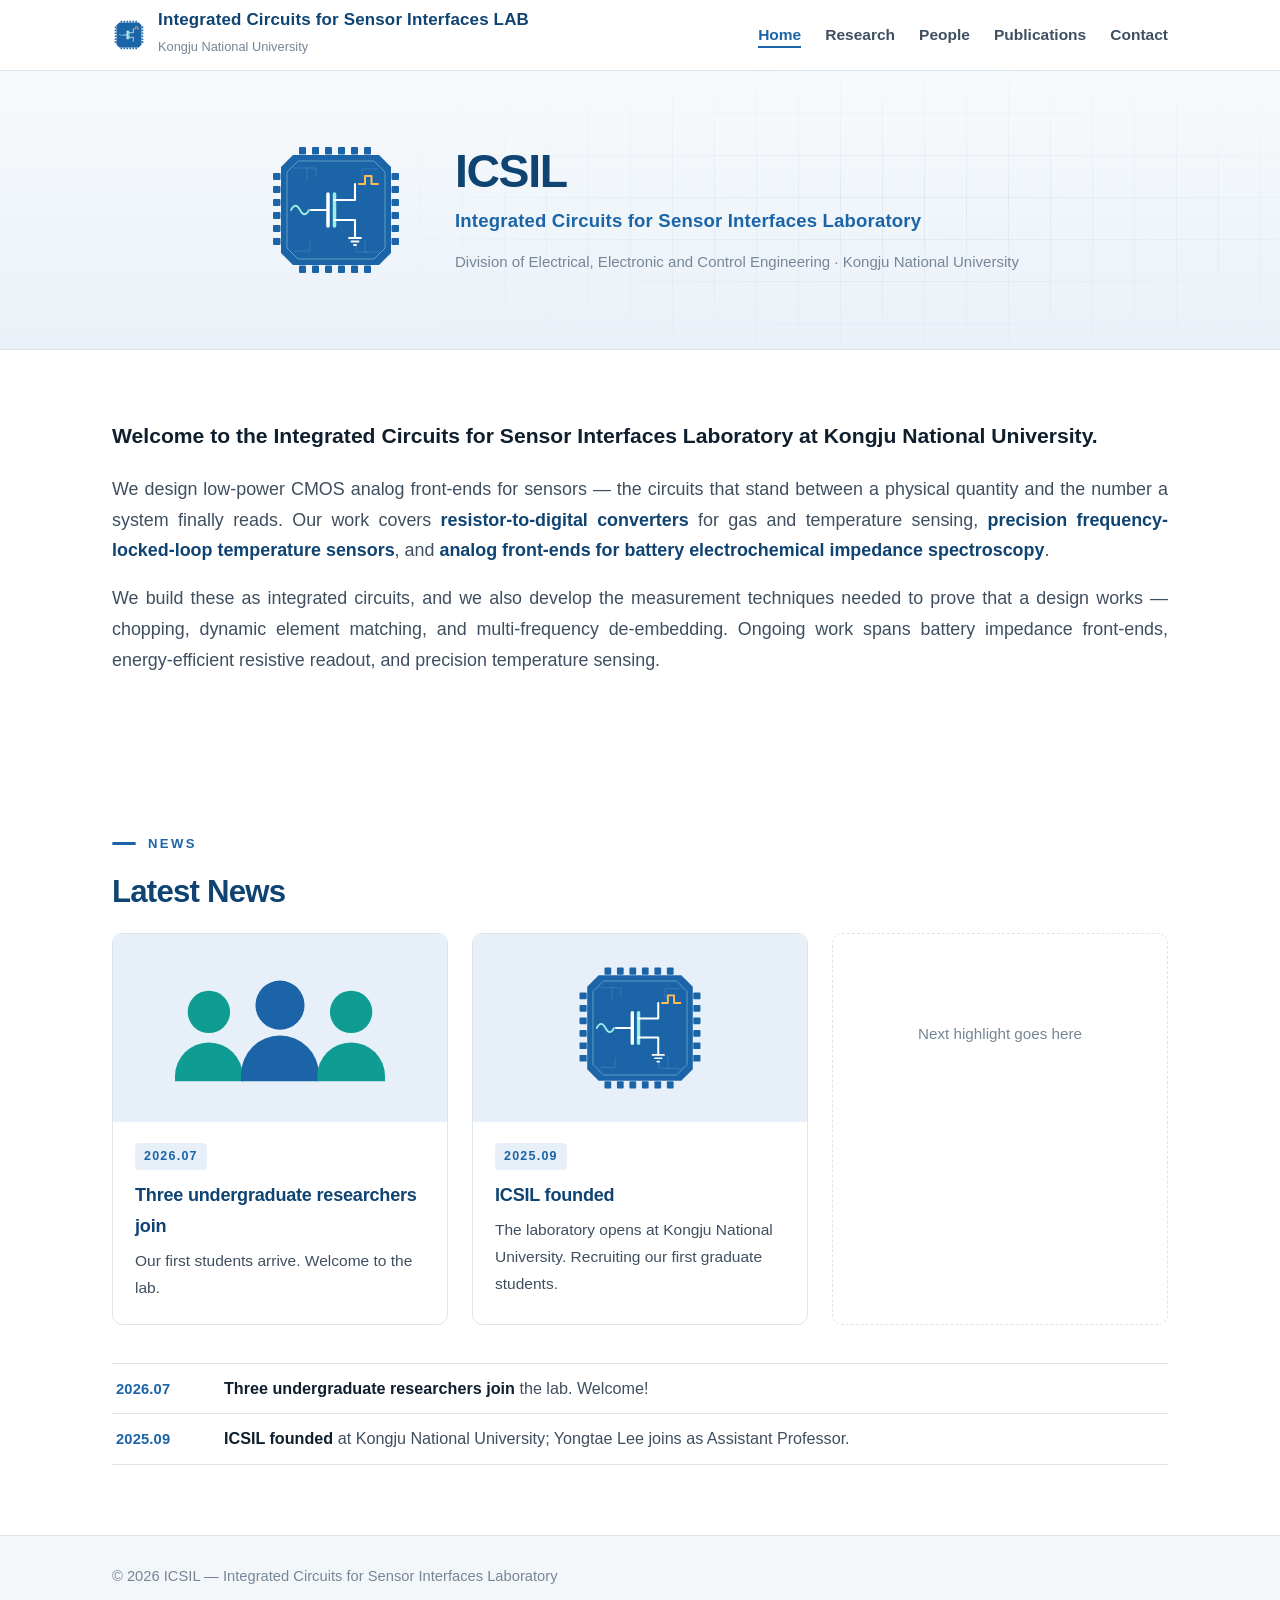
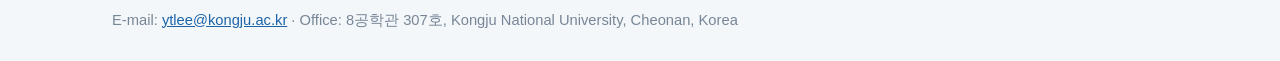
==== index.html @ d22d19e4 "Add files via upload" ====
<!DOCTYPE html>
<html lang="en">
<head>
<meta charset="UTF-8">
<meta name="viewport" content="width=device-width, initial-scale=1.0">
<title>ICSIL — Integrated Circuits for Sensor Interfaces Laboratory</title>
<meta name="description" content="ICSIL at Kongju National University designs low-power CMOS analog front-ends for sensor interfaces.">
<link rel="icon" href="img/favicon.svg" type="image/svg+xml">
<link rel="stylesheet" href="style.css">
</head>
<body>
<nav>
  <div class="wrap">
    <a class="brand" href="index.html">
      <svg viewBox="0 0 300 300" aria-hidden="true">
        <g fill="#1b64a8">
          <rect x="76" y="24" width="14" height="15" rx="2"/><rect x="102" y="24" width="14" height="15" rx="2"/>
          <rect x="128" y="24" width="14" height="15" rx="2"/><rect x="154" y="24" width="14" height="15" rx="2"/>
          <rect x="180" y="24" width="14" height="15" rx="2"/><rect x="206" y="24" width="14" height="15" rx="2"/>
          <rect x="76" y="261" width="14" height="15" rx="2"/><rect x="102" y="261" width="14" height="15" rx="2"/>
          <rect x="128" y="261" width="14" height="15" rx="2"/><rect x="154" y="261" width="14" height="15" rx="2"/>
          <rect x="180" y="261" width="14" height="15" rx="2"/><rect x="206" y="261" width="14" height="15" rx="2"/>
          <rect x="24" y="76" width="15" height="14" rx="2"/><rect x="24" y="102" width="15" height="14" rx="2"/>
          <rect x="24" y="128" width="15" height="14" rx="2"/><rect x="24" y="154" width="15" height="14" rx="2"/>
          <rect x="24" y="180" width="15" height="14" rx="2"/><rect x="24" y="206" width="15" height="14" rx="2"/>
          <rect x="261" y="76" width="15" height="14" rx="2"/><rect x="261" y="102" width="15" height="14" rx="2"/>
          <rect x="261" y="128" width="15" height="14" rx="2"/><rect x="261" y="154" width="15" height="14" rx="2"/>
          <rect x="261" y="180" width="15" height="14" rx="2"/><rect x="261" y="206" width="15" height="14" rx="2"/>
        </g>
        <path d="M64 40 H236 L260 64 V236 L236 260 H64 L40 236 V64 Z" fill="#1b64a8"/>
        <path d="M60 150 q9 -17 18 0 t18 0" fill="none" stroke="#9defe4" stroke-width="5" stroke-linecap="round"/>
        <line x1="100" y1="150" x2="134" y2="150" stroke="#fff" stroke-width="6" stroke-linecap="round"/>
        <line x1="134" y1="116" x2="134" y2="184" stroke="#fff" stroke-width="10" stroke-linecap="round"/>
        <line x1="148" y1="116" x2="148" y2="184" stroke="#9defe4" stroke-width="10" stroke-linecap="round"/>
        <path d="M148 130 H188 V96" fill="none" stroke="#fff" stroke-width="6" stroke-linecap="round" stroke-linejoin="round"/>
        <path d="M148 170 H188 V206" fill="none" stroke="#fff" stroke-width="6" stroke-linecap="round" stroke-linejoin="round"/>
        <path d="M196 96 h13 v-18 h14 v18 h13" fill="none" stroke="#ffbe52" stroke-width="6" stroke-linecap="round" stroke-linejoin="round"/>
      </svg>
      <span><b>Integrated Circuits for Sensor Interfaces LAB</b><i>Kongju National University</i></span>
    </a>
    <ul class="navlinks">
      <li><a class="active" href="index.html">Home</a></li>
      <li><a href="research.html">Research</a></li>
      <li><a href="people.html">People</a></li>
      <li><a href="publications.html">Publications</a></li>
      <li><a href="contact.html">Contact</a></li>
    </ul>
  </div>
</nav>

<header class="banner" id="top">
  <div class="wrap">
    <div class="banner-inner">
      <svg viewBox="0 0 300 300" role="img" aria-labelledby="symTitle symDesc">
        <title id="symTitle">ICSIL laboratory symbol</title>
        <desc id="symDesc">A silicon die with bond pads containing a MOSFET; a sine wave enters the gate and a digital pulse train leaves the drain.</desc>
        <g fill="#1b64a8">
          <rect x="76" y="24" width="14" height="15" rx="2"/><rect x="102" y="24" width="14" height="15" rx="2"/>
          <rect x="128" y="24" width="14" height="15" rx="2"/><rect x="154" y="24" width="14" height="15" rx="2"/>
          <rect x="180" y="24" width="14" height="15" rx="2"/><rect x="206" y="24" width="14" height="15" rx="2"/>
          <rect x="76" y="261" width="14" height="15" rx="2"/><rect x="102" y="261" width="14" height="15" rx="2"/>
          <rect x="128" y="261" width="14" height="15" rx="2"/><rect x="154" y="261" width="14" height="15" rx="2"/>
          <rect x="180" y="261" width="14" height="15" rx="2"/><rect x="206" y="261" width="14" height="15" rx="2"/>
          <rect x="24" y="76" width="15" height="14" rx="2"/><rect x="24" y="102" width="15" height="14" rx="2"/>
          <rect x="24" y="128" width="15" height="14" rx="2"/><rect x="24" y="154" width="15" height="14" rx="2"/>
          <rect x="24" y="180" width="15" height="14" rx="2"/><rect x="24" y="206" width="15" height="14" rx="2"/>
          <rect x="261" y="76" width="15" height="14" rx="2"/><rect x="261" y="102" width="15" height="14" rx="2"/>
          <rect x="261" y="128" width="15" height="14" rx="2"/><rect x="261" y="154" width="15" height="14" rx="2"/>
          <rect x="261" y="180" width="15" height="14" rx="2"/><rect x="261" y="206" width="15" height="14" rx="2"/>
        </g>
        <path d="M64 40 H236 L260 64 V236 L236 260 H64 L40 236 V64 Z" fill="#1b64a8"/>
        <path d="M74 52 H226 L248 74 V226 L226 248 H74 L52 226 V74 Z" fill="none" stroke="#bdf1ea" stroke-width="1.4" opacity=".6"/>
        <g stroke="#e6fbf8" stroke-width="1" opacity=".26" fill="none">
          <path d="M64 66 H92 V92"/><path d="M86 66 H110 V84"/><path d="M236 234 H208 V208"/><path d="M214 234 H190 V216"/>
          <path d="M66 232 H98 V212"/><path d="M234 68 H202 V88"/>
        </g>
        <path d="M60 150 q9 -17 18 0 t18 0" fill="none" stroke="#9defe4" stroke-width="3.6" stroke-linecap="round"/>
        <line x1="100" y1="150" x2="134" y2="150" stroke="#fff" stroke-width="4.2" stroke-linecap="round"/>
        <line x1="134" y1="118" x2="134" y2="182" stroke="#fff" stroke-width="7" stroke-linecap="round"/>
        <line x1="147" y1="118" x2="147" y2="182" stroke="#9defe4" stroke-width="7" stroke-linecap="round"/>
        <path d="M147 130 H188 V98" fill="none" stroke="#fff" stroke-width="4.2" stroke-linecap="round" stroke-linejoin="round"/>
        <path d="M147 170 H188 V206" fill="none" stroke="#fff" stroke-width="4.2" stroke-linecap="round" stroke-linejoin="round"/>
        <g stroke="#fff" stroke-width="3.6" stroke-linecap="round">
          <line x1="176" y1="206" x2="200" y2="206"/><line x1="181" y1="213" x2="195" y2="213"/><line x1="186" y1="220" x2="190" y2="220"/>
        </g>
        <path d="M196 98 h12 v-16 h13 v16 h13" fill="none" stroke="#ffbe52" stroke-width="4" stroke-linecap="round" stroke-linejoin="round"/>
      </svg>
      <div class="banner-text">
        <h1>ICSIL</h1>
        <p>Integrated Circuits for Sensor Interfaces Laboratory</p>
        <small>Division of Electrical, Electronic and Control Engineering &middot; Kongju National University</small>
      </div>
    </div>
  </div>
</header>


<section class="welcome">
  <div class="wrap">
    <p>Welcome to the Integrated Circuits for Sensor Interfaces Laboratory at Kongju National University.</p>
    <p>
      We design low-power CMOS analog front-ends for sensors — the circuits that stand between a
      physical quantity and the number a system finally reads. Our work covers
      <strong>resistor-to-digital converters</strong> for gas and temperature sensing,
      <strong>precision frequency-locked-loop temperature sensors</strong>, and
      <strong>analog front-ends for battery electrochemical impedance spectroscopy</strong>.
    </p>
    <p>
      We build these as integrated circuits, and we also develop the measurement techniques needed
      to prove that a design works — chopping, dynamic element matching, and multi-frequency
      de-embedding. Ongoing work spans battery impedance front-ends, energy-efficient resistive
      readout, and precision temperature sensing.
    </p>
  </div>
</section>


<section id="news">
  <div class="wrap">
    <div class="h2"><span class="bar"></span><h2>News</h2></div>
    <p class="sechead">Latest News</p>

    <div class="news">

      <article class="newsitem">
        <img class="thumb mark" src="img/people.svg" alt="Symbol representing three new researchers">
        <div class="meta">
          <span class="newsdate">2026.07</span>
          <h3>Three undergraduate researchers join</h3>
          <p>Our first students arrive. Welcome to the lab.</p>
        </div>
      </article>

      <article class="newsitem">
        <img class="thumb mark" src="img/logo.svg" alt="ICSIL laboratory symbol">
        <div class="meta">
          <span class="newsdate">2025.09</span>
          <h3>ICSIL founded</h3>
          <p>The laboratory opens at Kongju National University. Recruiting our first graduate students.</p>
        </div>
      </article>

      <article class="newsitem empty"><div class="slot">Next highlight goes here</div></article>

    </div>

    <ul class="newslist">
      <li><span class="d">2026.07</span><span class="t"><b>Three undergraduate researchers join</b> the lab. Welcome!</span></li>
      <li><span class="d">2025.09</span><span class="t"><b>ICSIL founded</b> at Kongju National University; Yongtae Lee joins as Assistant Professor.</span></li>
    </ul>
  </div>
</section>



<footer>
  <div class="wrap">
    <span>&copy; 2026 ICSIL &mdash; Integrated Circuits for Sensor Interfaces Laboratory</span>
    <span>E-mail: <a href="mailto:ytlee@kongju.ac.kr">ytlee@kongju.ac.kr</a> &middot; Office: 8공학관 307호, Kongju National University, Cheonan, Korea</span>
  </div>
</footer>

</body>
</html>
---- style.css ----
:root{
  --bg:#ffffff;
  --bg-alt:#f4f7fa;
  --ink:#0f1f2e;
  --ink-soft:#3f4f60;
  --ink-faint:#778696;
  --line:#dde5ec;

  --blue:#1b64a8;
  --blue-deep:#0f4372;
  --blue-tint:#e7f0f9;
  --teal:#0e9c93;
  --teal-tint:#dff3f1;
  --amber:#d97706;
  --amber-tint:#fdefda;
  --max:1120px;
}
*{box-sizing:border-box;margin:0;padding:0}
html{scroll-behavior:smooth}
body{
  font-family:-apple-system,BlinkMacSystemFont,"Segoe UI","Helvetica Neue",Arial,sans-serif;
  color:var(--ink);background:var(--bg);font-size:17px;line-height:1.72;-webkit-font-smoothing:antialiased;
}
.wrap{max-width:var(--max);margin:0 auto;padding:0 32px}
a{color:var(--blue)}

/* ---------- nav ---------- */
nav{
  position:sticky;top:0;z-index:60;background:rgba(255,255,255,.95);
  backdrop-filter:blur(10px);border-bottom:1px solid var(--line);
}
nav .wrap{display:flex;align-items:center;justify-content:space-between;height:70px;gap:24px}
.brand{display:flex;align-items:center;gap:12px;text-decoration:none;white-space:nowrap}
.brand svg{width:34px;height:34px;flex:none;display:block}
.brand b{font-weight:750;font-size:1.06rem;letter-spacing:.01em;color:var(--blue-deep);display:block;line-height:1.2}
.brand i{font-style:normal;font-weight:400;color:var(--ink-faint);font-size:.8rem}
.navlinks{display:flex;gap:24px;list-style:none;flex-wrap:wrap}
.navlinks a{color:var(--ink-soft);text-decoration:none;font-size:.97rem;font-weight:550;padding-bottom:3px;border-bottom:2px solid transparent}
.navlinks a:hover{color:var(--blue);border-bottom-color:var(--blue)}

/* ---------- banner ---------- */
header.banner{
  position:relative;overflow:hidden;
  background:linear-gradient(180deg,#f7fafc 0%,#eaf1f8 100%);
  border-bottom:1px solid var(--line);
}
header.banner::before{
  content:"";position:absolute;inset:0;pointer-events:none;
  background-image:
    linear-gradient(rgba(27,100,168,.08) 1px,transparent 1px),
    linear-gradient(90deg,rgba(27,100,168,.08) 1px,transparent 1px);
  background-size:42px 42px;
  mask-image:radial-gradient(ellipse 70% 90% at 70% 50%,#000,transparent 70%);
  -webkit-mask-image:radial-gradient(ellipse 70% 90% at 70% 50%,#000,transparent 70%);
}
.banner-inner{
  position:relative;z-index:2;display:flex;align-items:center;justify-content:center;
  gap:44px;padding:64px 0;flex-wrap:wrap;
}
.banner-inner svg{width:150px;height:150px;flex:none}
.banner-text h1{
  font-size:2.9rem;font-weight:800;letter-spacing:-.03em;color:var(--blue-deep);line-height:1.1;margin-bottom:8px;
}
.banner-text p{font-size:1.16rem;color:var(--blue);font-weight:550;letter-spacing:.01em}
.banner-text small{display:block;margin-top:12px;font-size:.94rem;color:var(--ink-faint);font-weight:400}

/* ---------- sections ---------- */
section{padding:70px 0}
section.alt{background:var(--bg-alt);border-top:1px solid var(--line);border-bottom:1px solid var(--line)}
.h2{display:flex;align-items:center;gap:12px;margin-bottom:10px}
.h2 .bar{width:24px;height:3px;border-radius:2px;background:var(--blue)}
h2{font-size:.82rem;font-weight:800;letter-spacing:.18em;text-transform:uppercase;color:var(--blue)}
.sechead{font-size:1.95rem;font-weight:760;letter-spacing:-.025em;margin-bottom:14px;color:var(--blue-deep)}
.secsub{font-size:1.08rem;color:var(--ink-soft);max-width:68ch;margin-bottom:34px}
h3{font-size:1.22rem;font-weight:690;margin-bottom:9px;letter-spacing:-.012em;color:var(--blue-deep)}

/* ---------- welcome ---------- */
.welcome p{font-size:1.12rem;color:var(--ink-soft);text-align:justify;text-justify:inter-word;hyphens:auto;margin-bottom:17px}
.welcome p:first-of-type{color:var(--ink);font-size:1.32rem;font-weight:600;line-height:1.5;text-align:left;margin-bottom:22px}
.welcome strong{color:var(--blue-deep);font-weight:650}

/* ---------- news ---------- */
.news{display:grid;grid-template-columns:repeat(auto-fit,minmax(280px,1fr));gap:24px}
.newsitem{background:#fff;border:1px solid var(--line);border-radius:10px;overflow:hidden;
  transition:transform .18s ease,box-shadow .18s ease}
.newsitem:hover{transform:translateY(-3px);box-shadow:0 14px 32px rgba(15,67,114,.10)}
.newsitem .thumb{width:100%;aspect-ratio:16/9;object-fit:cover;display:block;background:var(--blue-tint)}
.newsitem .thumb.mark{object-fit:contain;padding:22px;background:var(--blue-tint)}
.newsitem .meta{padding:18px 22px 22px}
.newsdate{font-size:.78rem;font-weight:800;letter-spacing:.1em;color:var(--blue);
  background:var(--blue-tint);padding:3px 9px;border-radius:4px;display:inline-block;margin-bottom:10px}
.newsitem h3{font-size:1.13rem;margin-bottom:6px}
.newsitem p{font-size:.97rem;color:var(--ink-soft)}
.newsitem.empty{border-style:dashed;background:transparent;box-shadow:none}
.newsitem.empty:hover{transform:none;box-shadow:none}
.newsitem.empty .slot{
  display:flex;align-items:center;justify-content:center;min-height:200px;
  color:var(--ink-faint);font-size:.95rem;text-align:center;padding:20px;
}

/* news archive list */
.newslist{list-style:none;margin-top:38px;border-top:1px solid var(--line)}
.newslist li{
  display:flex;gap:20px;align-items:baseline;padding:11px 4px;
  border-bottom:1px solid var(--line);font-size:1.01rem;
}
.newslist li:hover{background:rgba(27,100,168,.035)}
.newslist .d{
  flex:none;min-width:88px;font-variant-numeric:tabular-nums;font-size:.92rem;font-weight:750;
  color:var(--blue);letter-spacing:.01em;
}
.newslist .t{color:var(--ink-soft)}
.newslist .t b{color:var(--ink);font-weight:650}

/* ---------- research ---------- */
.grid{display:grid;grid-template-columns:repeat(auto-fit,minmax(300px,1fr));gap:22px}
.card{background:#fff;border:1px solid var(--line);border-radius:11px;padding:0 0 26px;overflow:hidden;
  transition:transform .18s ease,box-shadow .18s ease}
.card:hover{transform:translateY(-3px);box-shadow:0 14px 34px rgba(15,67,114,.10)}
.card .top{height:4px}
.card .body{padding:24px 26px 0}
.card p{font-size:1.01rem;color:var(--ink-soft)}
.tag{display:inline-block;font-size:.72rem;font-weight:800;letter-spacing:.12em;text-transform:uppercase;
  padding:4px 9px;border-radius:4px;margin-bottom:12px}
.c1 .top{background:var(--teal)}  .c1 .tag{color:#0a7c74;background:var(--teal-tint)}
.c2 .top{background:var(--blue)}  .c2 .tag{color:var(--blue);background:var(--blue-tint)}
.c3 .top{background:var(--amber)} .c3 .tag{color:#a75d05;background:var(--amber-tint)}
.card figure{margin:18px 26px 0}
.card figure img,.card figure svg{width:100%;border-radius:7px;border:1px solid var(--line);display:block;background:#fff}
.card figcaption{font-size:.83rem;color:var(--ink-faint);margin-top:7px}

/* ---------- publications ---------- */
.pubgroup{margin-bottom:36px}
.pubgroup h4{font-size:.8rem;font-weight:800;letter-spacing:.14em;text-transform:uppercase;
  color:var(--blue-deep);padding-bottom:9px;border-bottom:2px solid var(--line);margin-bottom:4px}
ol.pubs{list-style:none;counter-reset:pub}
ol.pubs li{counter-increment:pub;position:relative;padding:17px 0 17px 46px;
  border-bottom:1px solid var(--line);font-size:1.02rem}
ol.pubs li:last-child{border-bottom:none}
ol.pubs li::before{content:counter(pub);position:absolute;left:0;top:19px;width:26px;height:26px;
  display:flex;align-items:center;justify-content:center;border-radius:6px;
  background:#fff;border:1px solid var(--line);color:var(--ink-faint);
  font-size:.82rem;font-weight:700;font-variant-numeric:tabular-nums}
.pubtitle{font-weight:650;display:block;margin-bottom:4px;letter-spacing:-.008em}
.pubmeta{color:var(--ink-soft);font-size:.95rem}
.pubmeta .me{color:var(--blue);font-weight:780}
.venue{font-style:italic;color:var(--ink)}
.badge{display:inline-block;font-size:.71rem;font-weight:800;letter-spacing:.07em;text-transform:uppercase;
  padding:2px 8px;border-radius:99px;margin-left:7px;vertical-align:2px;
  background:var(--blue-tint);color:var(--blue)}
.badge.b2{background:var(--teal-tint);color:#0a7c74}

/* ---------- people ---------- */
.pi{display:grid;grid-template-columns:200px 1fr;gap:40px;align-items:start}
.photo{width:100%;border-radius:11px;display:block;border:1px solid var(--line);
  box-shadow:0 10px 28px rgba(15,67,114,.10)}
.role{display:inline-block;font-size:.79rem;font-weight:700;letter-spacing:.08em;text-transform:uppercase;
  color:var(--blue);background:var(--blue-tint);padding:4px 10px;border-radius:4px;margin:6px 0 15px}
.cv{list-style:none;margin-top:22px;font-size:1rem}
.cv li{padding:8px 0;border-bottom:1px solid var(--line);display:flex;gap:18px}
.cv li:last-child{border-bottom:none}
.cv .yr{color:var(--ink-faint);min-width:104px;font-variant-numeric:tabular-nums;font-size:.93rem;flex:none}
.awards{display:grid;grid-template-columns:repeat(auto-fit,minmax(250px,1fr));gap:14px;margin-top:26px}
.award{border:1px solid var(--line);border-left:3px solid var(--amber);border-radius:0 8px 8px 0;
  padding:16px 19px;background:#fff;font-size:.97rem}
.award b{display:block;font-weight:680;margin-bottom:2px}
.award span{color:var(--ink-faint);font-size:.9rem}

/* ---------- recruiting ---------- */
.recruit{background:var(--blue-deep);color:#fff;border-radius:13px;padding:36px 40px;position:relative;overflow:hidden}
.recruit::after{content:"";position:absolute;inset:0;pointer-events:none;
  background-image:linear-gradient(rgba(255,255,255,.06) 1px,transparent 1px),
    linear-gradient(90deg,rgba(255,255,255,.06) 1px,transparent 1px);background-size:40px 40px}
.recruit>*{position:relative;z-index:2}
.recruit h3{font-size:1.5rem;letter-spacing:-.02em;margin-bottom:10px;color:#fff}
.recruit p{color:#c6dced;font-size:1.05rem}
.roles{display:grid;grid-template-columns:repeat(auto-fit,minmax(230px,1fr));gap:16px;margin:24px 0 20px}
.role-card{background:rgba(255,255,255,.08);border:1px solid rgba(255,255,255,.15);border-radius:9px;padding:18px 20px}
.role-card b{display:block;color:#8fe8df;font-size:.98rem;font-weight:700;margin-bottom:6px}
.role-card span{font-size:.96rem;color:#c6dced}
.note{font-size:1rem;color:#b6cee0;border-top:1px solid rgba(255,255,255,.15);padding-top:18px}
.note a{color:#8fe8df}

/* ---------- contact ---------- */
.contactgrid{display:grid;grid-template-columns:1fr 1fr;gap:36px;align-items:start}
.mapbox{border:1px solid var(--line);border-radius:11px;overflow:hidden;background:var(--bg-alt)}
.mapbox iframe{width:100%;height:300px;border:0;display:block}
.contact{display:grid;gap:24px;font-size:1.03rem}
.contact dt{font-size:.77rem;font-weight:800;letter-spacing:.12em;text-transform:uppercase;color:var(--blue);margin-bottom:6px}
.contact dd{color:var(--ink-soft);line-height:1.55}
.contact a{text-decoration:none}
.contact a:hover{text-decoration:underline}

footer{padding:28px 0;font-size:.92rem;color:var(--ink-faint);border-top:1px solid var(--line);background:var(--bg-alt)}
footer .wrap{display:flex;justify-content:space-between;gap:18px;flex-wrap:wrap}

@media(max-width:860px){
  .banner-inner{gap:28px;padding:48px 0;flex-direction:column;text-align:center}
  .banner-inner svg{width:112px;height:112px}
  .banner-text h1{font-size:2rem}
  .contactgrid{grid-template-columns:1fr;gap:26px}
}
@media(max-width:720px){
  .wrap{padding:0 20px}
  section{padding:52px 0}
  .pi{grid-template-columns:1fr;gap:24px}
  .photo{max-width:180px}
  nav .wrap{height:auto;padding-top:12px;padding-bottom:12px;flex-direction:column;align-items:flex-start}
  .navlinks{gap:16px}
  .recruit{padding:26px 22px}
}

/* ---------- multipage additions ---------- */
.navlinks a.active{color:var(--blue);border-bottom-color:var(--blue)}
.pagehead{
  position:relative;overflow:hidden;
  background:linear-gradient(180deg,#f7fafc 0%,#eaf1f8 100%);
  border-bottom:1px solid var(--line);
}
.pagehead::before{
  content:"";position:absolute;inset:0;pointer-events:none;
  background-image:
    linear-gradient(rgba(27,100,168,.08) 1px,transparent 1px),
    linear-gradient(90deg,rgba(27,100,168,.08) 1px,transparent 1px);
  background-size:42px 42px;
  mask-image:radial-gradient(ellipse 70% 120% at 80% 50%,#000,transparent 72%);
  -webkit-mask-image:radial-gradient(ellipse 70% 120% at 80% 50%,#000,transparent 72%);
}
.pagehead .wrap{position:relative;z-index:2;padding:46px 32px 40px}
.pagehead .crumb{font-size:.82rem;font-weight:800;letter-spacing:.16em;text-transform:uppercase;color:var(--blue);margin-bottom:8px}
.pagehead h1{font-size:2.5rem;font-weight:800;letter-spacing:-.03em;color:var(--blue-deep);line-height:1.08}
.pagehead p{font-size:1.1rem;color:var(--ink-soft);margin-top:10px;max-width:70ch}
@media(max-width:720px){
  .pagehead .wrap{padding:34px 20px 30px}
  .pagehead h1{font-size:1.9rem}
}
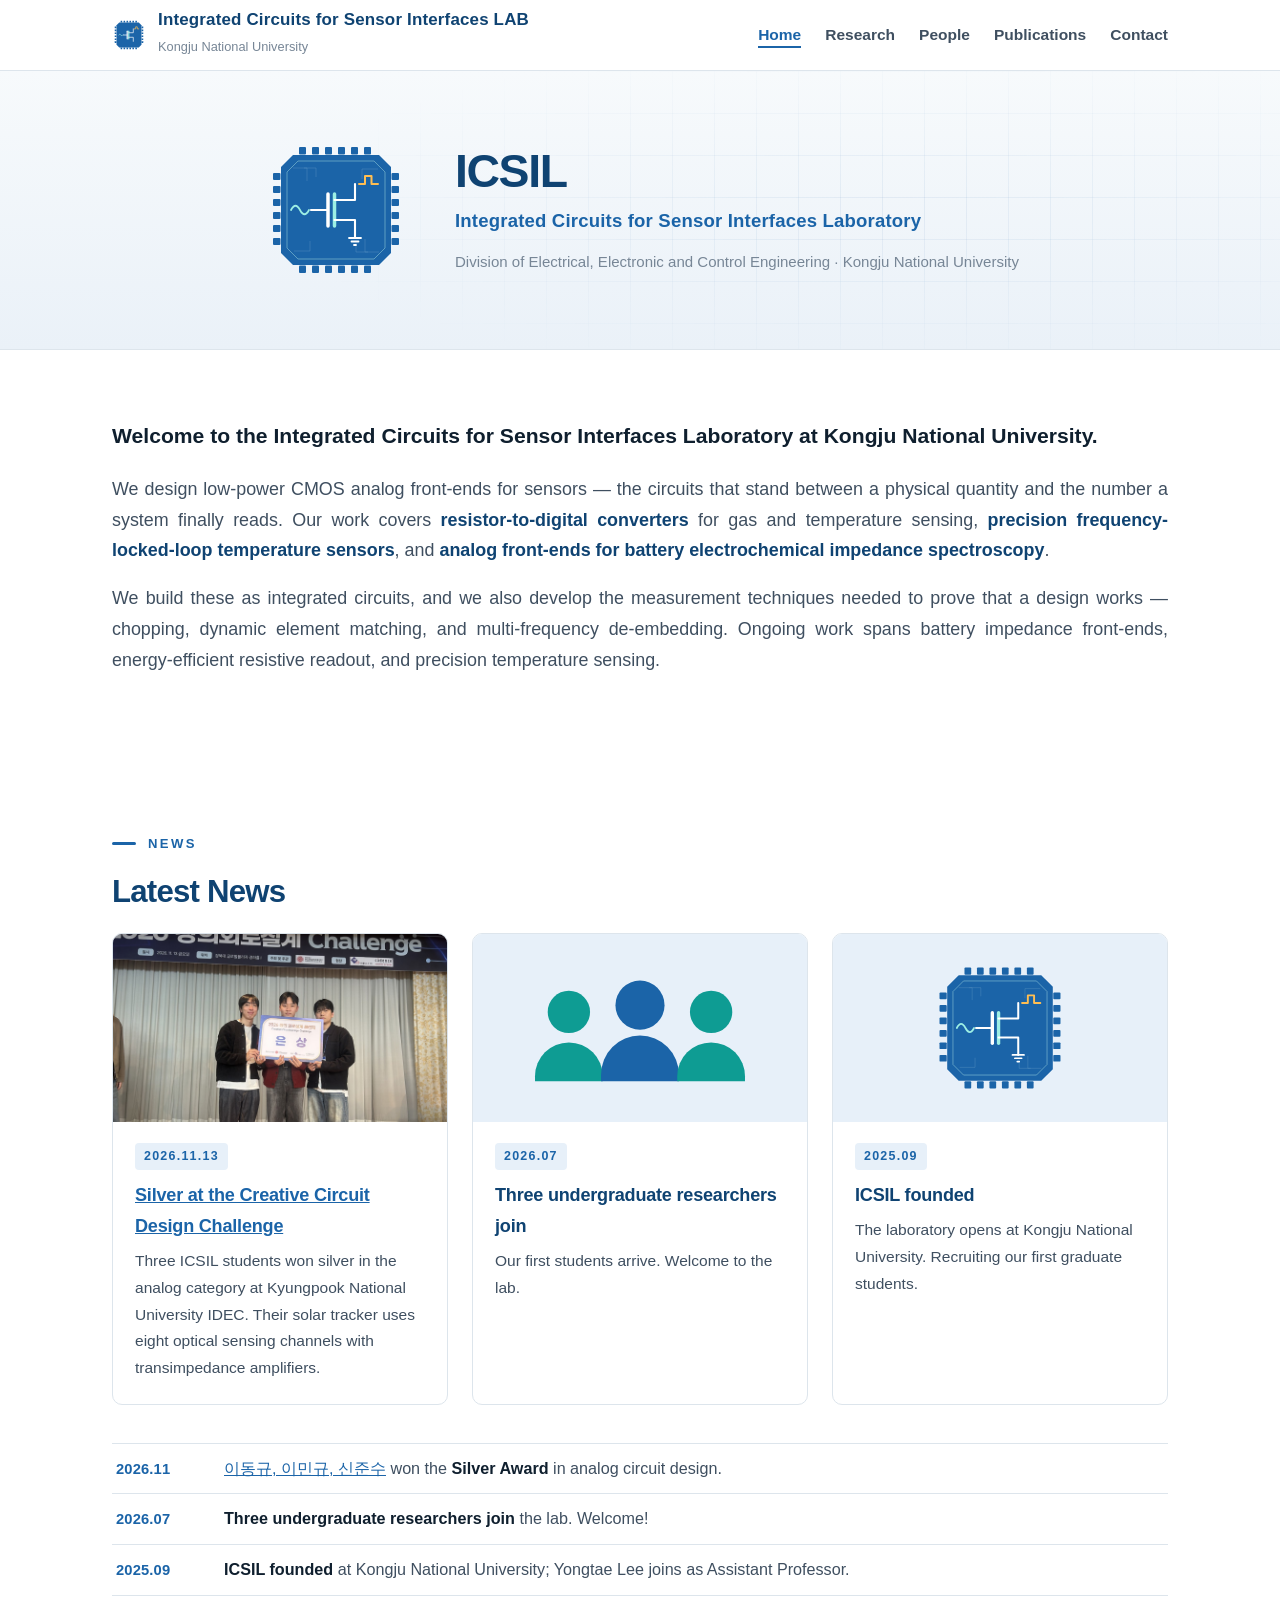
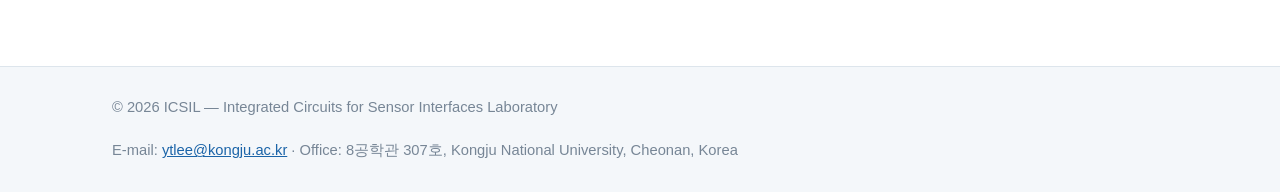
==== commit 31175670: "Add files via upload" ====
--- a/index.html
+++ b/index.html
@@ -1,164 +1,174 @@
-<!DOCTYPE html>
-<html lang="en">
-<head>
-<meta charset="UTF-8">
-<meta name="viewport" content="width=device-width, initial-scale=1.0">
-<title>ICSIL — Integrated Circuits for Sensor Interfaces Laboratory</title>
-<meta name="description" content="ICSIL at Kongju National University designs low-power CMOS analog front-ends for sensor interfaces.">
-<link rel="icon" href="img/favicon.svg" type="image/svg+xml">
-<link rel="stylesheet" href="style.css">
-</head>
-<body>
-<nav>
-  <div class="wrap">
-    <a class="brand" href="index.html">
-      <svg viewBox="0 0 300 300" aria-hidden="true">
-        <g fill="#1b64a8">
-          <rect x="76" y="24" width="14" height="15" rx="2"/><rect x="102" y="24" width="14" height="15" rx="2"/>
-          <rect x="128" y="24" width="14" height="15" rx="2"/><rect x="154" y="24" width="14" height="15" rx="2"/>
-          <rect x="180" y="24" width="14" height="15" rx="2"/><rect x="206" y="24" width="14" height="15" rx="2"/>
-          <rect x="76" y="261" width="14" height="15" rx="2"/><rect x="102" y="261" width="14" height="15" rx="2"/>
-          <rect x="128" y="261" width="14" height="15" rx="2"/><rect x="154" y="261" width="14" height="15" rx="2"/>
-          <rect x="180" y="261" width="14" height="15" rx="2"/><rect x="206" y="261" width="14" height="15" rx="2"/>
-          <rect x="24" y="76" width="15" height="14" rx="2"/><rect x="24" y="102" width="15" height="14" rx="2"/>
-          <rect x="24" y="128" width="15" height="14" rx="2"/><rect x="24" y="154" width="15" height="14" rx="2"/>
-          <rect x="24" y="180" width="15" height="14" rx="2"/><rect x="24" y="206" width="15" height="14" rx="2"/>
-          <rect x="261" y="76" width="15" height="14" rx="2"/><rect x="261" y="102" width="15" height="14" rx="2"/>
-          <rect x="261" y="128" width="15" height="14" rx="2"/><rect x="261" y="154" width="15" height="14" rx="2"/>
-          <rect x="261" y="180" width="15" height="14" rx="2"/><rect x="261" y="206" width="15" height="14" rx="2"/>
-        </g>
-        <path d="M64 40 H236 L260 64 V236 L236 260 H64 L40 236 V64 Z" fill="#1b64a8"/>
-        <path d="M60 150 q9 -17 18 0 t18 0" fill="none" stroke="#9defe4" stroke-width="5" stroke-linecap="round"/>
-        <line x1="100" y1="150" x2="134" y2="150" stroke="#fff" stroke-width="6" stroke-linecap="round"/>
-        <line x1="134" y1="116" x2="134" y2="184" stroke="#fff" stroke-width="10" stroke-linecap="round"/>
-        <line x1="148" y1="116" x2="148" y2="184" stroke="#9defe4" stroke-width="10" stroke-linecap="round"/>
-        <path d="M148 130 H188 V96" fill="none" stroke="#fff" stroke-width="6" stroke-linecap="round" stroke-linejoin="round"/>
-        <path d="M148 170 H188 V206" fill="none" stroke="#fff" stroke-width="6" stroke-linecap="round" stroke-linejoin="round"/>
-        <path d="M196 96 h13 v-18 h14 v18 h13" fill="none" stroke="#ffbe52" stroke-width="6" stroke-linecap="round" stroke-linejoin="round"/>
-      </svg>
-      <span><b>Integrated Circuits for Sensor Interfaces LAB</b><i>Kongju National University</i></span>
-    </a>
-    <ul class="navlinks">
-      <li><a class="active" href="index.html">Home</a></li>
-      <li><a href="research.html">Research</a></li>
-      <li><a href="people.html">People</a></li>
-      <li><a href="publications.html">Publications</a></li>
-      <li><a href="contact.html">Contact</a></li>
-    </ul>
-  </div>
-</nav>
-
-<header class="banner" id="top">
-  <div class="wrap">
-    <div class="banner-inner">
-      <svg viewBox="0 0 300 300" role="img" aria-labelledby="symTitle symDesc">
-        <title id="symTitle">ICSIL laboratory symbol</title>
-        <desc id="symDesc">A silicon die with bond pads containing a MOSFET; a sine wave enters the gate and a digital pulse train leaves the drain.</desc>
-        <g fill="#1b64a8">
-          <rect x="76" y="24" width="14" height="15" rx="2"/><rect x="102" y="24" width="14" height="15" rx="2"/>
-          <rect x="128" y="24" width="14" height="15" rx="2"/><rect x="154" y="24" width="14" height="15" rx="2"/>
-          <rect x="180" y="24" width="14" height="15" rx="2"/><rect x="206" y="24" width="14" height="15" rx="2"/>
-          <rect x="76" y="261" width="14" height="15" rx="2"/><rect x="102" y="261" width="14" height="15" rx="2"/>
-          <rect x="128" y="261" width="14" height="15" rx="2"/><rect x="154" y="261" width="14" height="15" rx="2"/>
-          <rect x="180" y="261" width="14" height="15" rx="2"/><rect x="206" y="261" width="14" height="15" rx="2"/>
-          <rect x="24" y="76" width="15" height="14" rx="2"/><rect x="24" y="102" width="15" height="14" rx="2"/>
-          <rect x="24" y="128" width="15" height="14" rx="2"/><rect x="24" y="154" width="15" height="14" rx="2"/>
-          <rect x="24" y="180" width="15" height="14" rx="2"/><rect x="24" y="206" width="15" height="14" rx="2"/>
-          <rect x="261" y="76" width="15" height="14" rx="2"/><rect x="261" y="102" width="15" height="14" rx="2"/>
-          <rect x="261" y="128" width="15" height="14" rx="2"/><rect x="261" y="154" width="15" height="14" rx="2"/>
-          <rect x="261" y="180" width="15" height="14" rx="2"/><rect x="261" y="206" width="15" height="14" rx="2"/>
-        </g>
-        <path d="M64 40 H236 L260 64 V236 L236 260 H64 L40 236 V64 Z" fill="#1b64a8"/>
-        <path d="M74 52 H226 L248 74 V226 L226 248 H74 L52 226 V74 Z" fill="none" stroke="#bdf1ea" stroke-width="1.4" opacity=".6"/>
-        <g stroke="#e6fbf8" stroke-width="1" opacity=".26" fill="none">
-          <path d="M64 66 H92 V92"/><path d="M86 66 H110 V84"/><path d="M236 234 H208 V208"/><path d="M214 234 H190 V216"/>
-          <path d="M66 232 H98 V212"/><path d="M234 68 H202 V88"/>
-        </g>
-        <path d="M60 150 q9 -17 18 0 t18 0" fill="none" stroke="#9defe4" stroke-width="3.6" stroke-linecap="round"/>
-        <line x1="100" y1="150" x2="134" y2="150" stroke="#fff" stroke-width="4.2" stroke-linecap="round"/>
-        <line x1="134" y1="118" x2="134" y2="182" stroke="#fff" stroke-width="7" stroke-linecap="round"/>
-        <line x1="147" y1="118" x2="147" y2="182" stroke="#9defe4" stroke-width="7" stroke-linecap="round"/>
-        <path d="M147 130 H188 V98" fill="none" stroke="#fff" stroke-width="4.2" stroke-linecap="round" stroke-linejoin="round"/>
-        <path d="M147 170 H188 V206" fill="none" stroke="#fff" stroke-width="4.2" stroke-linecap="round" stroke-linejoin="round"/>
-        <g stroke="#fff" stroke-width="3.6" stroke-linecap="round">
-          <line x1="176" y1="206" x2="200" y2="206"/><line x1="181" y1="213" x2="195" y2="213"/><line x1="186" y1="220" x2="190" y2="220"/>
-        </g>
-        <path d="M196 98 h12 v-16 h13 v16 h13" fill="none" stroke="#ffbe52" stroke-width="4" stroke-linecap="round" stroke-linejoin="round"/>
-      </svg>
-      <div class="banner-text">
-        <h1>ICSIL</h1>
-        <p>Integrated Circuits for Sensor Interfaces Laboratory</p>
-        <small>Division of Electrical, Electronic and Control Engineering &middot; Kongju National University</small>
-      </div>
-    </div>
-  </div>
-</header>
-
-
-<section class="welcome">
-  <div class="wrap">
-    <p>Welcome to the Integrated Circuits for Sensor Interfaces Laboratory at Kongju National University.</p>
-    <p>
-      We design low-power CMOS analog front-ends for sensors — the circuits that stand between a
-      physical quantity and the number a system finally reads. Our work covers
-      <strong>resistor-to-digital converters</strong> for gas and temperature sensing,
-      <strong>precision frequency-locked-loop temperature sensors</strong>, and
-      <strong>analog front-ends for battery electrochemical impedance spectroscopy</strong>.
-    </p>
-    <p>
-      We build these as integrated circuits, and we also develop the measurement techniques needed
-      to prove that a design works — chopping, dynamic element matching, and multi-frequency
-      de-embedding. Ongoing work spans battery impedance front-ends, energy-efficient resistive
-      readout, and precision temperature sensing.
-    </p>
-  </div>
-</section>
-
-
-<section id="news">
-  <div class="wrap">
-    <div class="h2"><span class="bar"></span><h2>News</h2></div>
-    <p class="sechead">Latest News</p>
-
-    <div class="news">
-
-      <article class="newsitem">
-        <img class="thumb mark" src="img/people.svg" alt="Symbol representing three new researchers">
-        <div class="meta">
-          <span class="newsdate">2026.07</span>
-          <h3>Three undergraduate researchers join</h3>
-          <p>Our first students arrive. Welcome to the lab.</p>
-        </div>
-      </article>
-
-      <article class="newsitem">
-        <img class="thumb mark" src="img/logo.svg" alt="ICSIL laboratory symbol">
-        <div class="meta">
-          <span class="newsdate">2025.09</span>
-          <h3>ICSIL founded</h3>
-          <p>The laboratory opens at Kongju National University. Recruiting our first graduate students.</p>
-        </div>
-      </article>
-
-      <article class="newsitem empty"><div class="slot">Next highlight goes here</div></article>
-
-    </div>
-
-    <ul class="newslist">
-      <li><span class="d">2026.07</span><span class="t"><b>Three undergraduate researchers join</b> the lab. Welcome!</span></li>
-      <li><span class="d">2025.09</span><span class="t"><b>ICSIL founded</b> at Kongju National University; Yongtae Lee joins as Assistant Professor.</span></li>
-    </ul>
-  </div>
-</section>
-
-
-
-<footer>
-  <div class="wrap">
-    <span>&copy; 2026 ICSIL &mdash; Integrated Circuits for Sensor Interfaces Laboratory</span>
-    <span>E-mail: <a href="mailto:ytlee@kongju.ac.kr">ytlee@kongju.ac.kr</a> &middot; Office: 8공학관 307호, Kongju National University, Cheonan, Korea</span>
-  </div>
-</footer>
-
-</body>
-</html>
+<!DOCTYPE html>
+<html lang="en">
+<head>
+<meta charset="UTF-8">
+<meta name="viewport" content="width=device-width, initial-scale=1.0">
+<title>ICSIL — Integrated Circuits for Sensor Interfaces Laboratory</title>
+<meta name="description" content="ICSIL at Kongju National University designs low-power CMOS analog front-ends for sensor interfaces.">
+<link rel="icon" href="img/favicon.svg" type="image/svg+xml">
+<link rel="stylesheet" href="style.css">
+</head>
+<body>
+<nav>
+  <div class="wrap">
+    <a class="brand" href="index.html">
+      <svg viewBox="0 0 300 300" aria-hidden="true">
+        <g fill="#1b64a8">
+          <rect x="76" y="24" width="14" height="15" rx="2"/><rect x="102" y="24" width="14" height="15" rx="2"/>
+          <rect x="128" y="24" width="14" height="15" rx="2"/><rect x="154" y="24" width="14" height="15" rx="2"/>
+          <rect x="180" y="24" width="14" height="15" rx="2"/><rect x="206" y="24" width="14" height="15" rx="2"/>
+          <rect x="76" y="261" width="14" height="15" rx="2"/><rect x="102" y="261" width="14" height="15" rx="2"/>
+          <rect x="128" y="261" width="14" height="15" rx="2"/><rect x="154" y="261" width="14" height="15" rx="2"/>
+          <rect x="180" y="261" width="14" height="15" rx="2"/><rect x="206" y="261" width="14" height="15" rx="2"/>
+          <rect x="24" y="76" width="15" height="14" rx="2"/><rect x="24" y="102" width="15" height="14" rx="2"/>
+          <rect x="24" y="128" width="15" height="14" rx="2"/><rect x="24" y="154" width="15" height="14" rx="2"/>
+          <rect x="24" y="180" width="15" height="14" rx="2"/><rect x="24" y="206" width="15" height="14" rx="2"/>
+          <rect x="261" y="76" width="15" height="14" rx="2"/><rect x="261" y="102" width="15" height="14" rx="2"/>
+          <rect x="261" y="128" width="15" height="14" rx="2"/><rect x="261" y="154" width="15" height="14" rx="2"/>
+          <rect x="261" y="180" width="15" height="14" rx="2"/><rect x="261" y="206" width="15" height="14" rx="2"/>
+        </g>
+        <path d="M64 40 H236 L260 64 V236 L236 260 H64 L40 236 V64 Z" fill="#1b64a8"/>
+        <path d="M60 150 q9 -17 18 0 t18 0" fill="none" stroke="#9defe4" stroke-width="5" stroke-linecap="round"/>
+        <line x1="100" y1="150" x2="134" y2="150" stroke="#fff" stroke-width="6" stroke-linecap="round"/>
+        <line x1="134" y1="116" x2="134" y2="184" stroke="#fff" stroke-width="10" stroke-linecap="round"/>
+        <line x1="148" y1="116" x2="148" y2="184" stroke="#9defe4" stroke-width="10" stroke-linecap="round"/>
+        <path d="M148 130 H188 V96" fill="none" stroke="#fff" stroke-width="6" stroke-linecap="round" stroke-linejoin="round"/>
+        <path d="M148 170 H188 V206" fill="none" stroke="#fff" stroke-width="6" stroke-linecap="round" stroke-linejoin="round"/>
+        <path d="M196 96 h13 v-18 h14 v18 h13" fill="none" stroke="#ffbe52" stroke-width="6" stroke-linecap="round" stroke-linejoin="round"/>
+      </svg>
+      <span><b>Integrated Circuits for Sensor Interfaces LAB</b><i>Kongju National University</i></span>
+    </a>
+    <ul class="navlinks">
+      <li><a class="active" href="index.html">Home</a></li>
+      <li><a href="research.html">Research</a></li>
+      <li><a href="people.html">People</a></li>
+      <li><a href="publications.html">Publications</a></li>
+      <li><a href="contact.html">Contact</a></li>
+    </ul>
+  </div>
+</nav>
+
+<header class="banner" id="top">
+  <div class="wrap">
+    <div class="banner-inner">
+      <svg viewBox="0 0 300 300" role="img" aria-labelledby="symTitle symDesc">
+        <title id="symTitle">ICSIL laboratory symbol</title>
+        <desc id="symDesc">A silicon die with bond pads containing a MOSFET; a sine wave enters the gate and a digital pulse train leaves the drain.</desc>
+        <g fill="#1b64a8">
+          <rect x="76" y="24" width="14" height="15" rx="2"/><rect x="102" y="24" width="14" height="15" rx="2"/>
+          <rect x="128" y="24" width="14" height="15" rx="2"/><rect x="154" y="24" width="14" height="15" rx="2"/>
+          <rect x="180" y="24" width="14" height="15" rx="2"/><rect x="206" y="24" width="14" height="15" rx="2"/>
+          <rect x="76" y="261" width="14" height="15" rx="2"/><rect x="102" y="261" width="14" height="15" rx="2"/>
+          <rect x="128" y="261" width="14" height="15" rx="2"/><rect x="154" y="261" width="14" height="15" rx="2"/>
+          <rect x="180" y="261" width="14" height="15" rx="2"/><rect x="206" y="261" width="14" height="15" rx="2"/>
+          <rect x="24" y="76" width="15" height="14" rx="2"/><rect x="24" y="102" width="15" height="14" rx="2"/>
+          <rect x="24" y="128" width="15" height="14" rx="2"/><rect x="24" y="154" width="15" height="14" rx="2"/>
+          <rect x="24" y="180" width="15" height="14" rx="2"/><rect x="24" y="206" width="15" height="14" rx="2"/>
+          <rect x="261" y="76" width="15" height="14" rx="2"/><rect x="261" y="102" width="15" height="14" rx="2"/>
+          <rect x="261" y="128" width="15" height="14" rx="2"/><rect x="261" y="154" width="15" height="14" rx="2"/>
+          <rect x="261" y="180" width="15" height="14" rx="2"/><rect x="261" y="206" width="15" height="14" rx="2"/>
+        </g>
+        <path d="M64 40 H236 L260 64 V236 L236 260 H64 L40 236 V64 Z" fill="#1b64a8"/>
+        <path d="M74 52 H226 L248 74 V226 L226 248 H74 L52 226 V74 Z" fill="none" stroke="#bdf1ea" stroke-width="1.4" opacity=".6"/>
+        <g stroke="#e6fbf8" stroke-width="1" opacity=".26" fill="none">
+          <path d="M64 66 H92 V92"/><path d="M86 66 H110 V84"/><path d="M236 234 H208 V208"/><path d="M214 234 H190 V216"/>
+          <path d="M66 232 H98 V212"/><path d="M234 68 H202 V88"/>
+        </g>
+        <path d="M60 150 q9 -17 18 0 t18 0" fill="none" stroke="#9defe4" stroke-width="3.6" stroke-linecap="round"/>
+        <line x1="100" y1="150" x2="134" y2="150" stroke="#fff" stroke-width="4.2" stroke-linecap="round"/>
+        <line x1="134" y1="118" x2="134" y2="182" stroke="#fff" stroke-width="7" stroke-linecap="round"/>
+        <line x1="147" y1="118" x2="147" y2="182" stroke="#9defe4" stroke-width="7" stroke-linecap="round"/>
+        <path d="M147 130 H188 V98" fill="none" stroke="#fff" stroke-width="4.2" stroke-linecap="round" stroke-linejoin="round"/>
+        <path d="M147 170 H188 V206" fill="none" stroke="#fff" stroke-width="4.2" stroke-linecap="round" stroke-linejoin="round"/>
+        <g stroke="#fff" stroke-width="3.6" stroke-linecap="round">
+          <line x1="176" y1="206" x2="200" y2="206"/><line x1="181" y1="213" x2="195" y2="213"/><line x1="186" y1="220" x2="190" y2="220"/>
+        </g>
+        <path d="M196 98 h12 v-16 h13 v16 h13" fill="none" stroke="#ffbe52" stroke-width="4" stroke-linecap="round" stroke-linejoin="round"/>
+      </svg>
+      <div class="banner-text">
+        <h1>ICSIL</h1>
+        <p>Integrated Circuits for Sensor Interfaces Laboratory</p>
+        <small>Division of Electrical, Electronic and Control Engineering &middot; Kongju National University</small>
+      </div>
+    </div>
+  </div>
+</header>
+
+
+<section class="welcome">
+  <div class="wrap">
+    <p>Welcome to the Integrated Circuits for Sensor Interfaces Laboratory at Kongju National University.</p>
+    <p>
+      We design low-power CMOS analog front-ends for sensors — the circuits that stand between a
+      physical quantity and the number a system finally reads. Our work covers
+      <strong>resistor-to-digital converters</strong> for gas and temperature sensing,
+      <strong>precision frequency-locked-loop temperature sensors</strong>, and
+      <strong>analog front-ends for battery electrochemical impedance spectroscopy</strong>.
+    </p>
+    <p>
+      We build these as integrated circuits, and we also develop the measurement techniques needed
+      to prove that a design works — chopping, dynamic element matching, and multi-frequency
+      de-embedding. Ongoing work spans battery impedance front-ends, energy-efficient resistive
+      readout, and precision temperature sensing.
+    </p>
+  </div>
+</section>
+
+
+<section id="news">
+  <div class="wrap">
+    <div class="h2"><span class="bar"></span><h2>News</h2></div>
+    <p class="sechead">Latest News</p>
+
+    <div class="news">
+
+      <article class="newsitem">
+        <a href="people.html#student-award-2026"><img class="thumb" src="img/award-2026.jpg" alt="ICSIL students holding their silver award at the Creative Circuit Design Challenge" style="object-position:center 30%"></a>
+        <div class="meta">
+          <time class="newsdate" datetime="2026-11-13">2026.11.13</time>
+          <h3><a href="people.html#student-award-2026">Silver at the Creative Circuit Design Challenge</a></h3>
+          <p>Three ICSIL students won silver in the analog category at Kyungpook National University IDEC. Their solar tracker uses eight optical sensing channels with transimpedance amplifiers.</p>
+        </div>
+      </article>
+
+      <article class="newsitem">
+        <img class="thumb mark" src="img/people.svg" alt="Symbol representing three new researchers">
+        <div class="meta">
+          <span class="newsdate">2026.07</span>
+          <h3>Three undergraduate researchers join</h3>
+          <p>Our first students arrive. Welcome to the lab.</p>
+        </div>
+      </article>
+
+      <article class="newsitem">
+        <img class="thumb mark" src="img/logo.svg" alt="ICSIL laboratory symbol">
+        <div class="meta">
+          <span class="newsdate">2025.09</span>
+          <h3>ICSIL founded</h3>
+          <p>The laboratory opens at Kongju National University. Recruiting our first graduate students.</p>
+        </div>
+      </article>
+
+
+
+    </div>
+
+    <ul class="newslist">
+      <li><span class="d">2026.11</span><span class="t"><a href="people.html#students" lang="ko">이동규, 이민규, 신준수</a> won the <b>Silver Award</b> in analog circuit design.</span></li>
+      <li><span class="d">2026.07</span><span class="t"><b>Three undergraduate researchers join</b> the lab. Welcome!</span></li>
+      <li><span class="d">2025.09</span><span class="t"><b>ICSIL founded</b> at Kongju National University; Yongtae Lee joins as Assistant Professor.</span></li>
+    </ul>
+  </div>
+</section>
+
+
+
+<footer>
+  <div class="wrap">
+    <span>&copy; 2026 ICSIL &mdash; Integrated Circuits for Sensor Interfaces Laboratory</span>
+    <span>E-mail: <a href="mailto:ytlee@kongju.ac.kr">ytlee@kongju.ac.kr</a> &middot; Office: 8공학관 307호, Kongju National University, Cheonan, Korea</span>
+  </div>
+</footer>
+
+</body>
+</html>
--- a/style.css
+++ b/style.css
@@ -1,236 +1,259 @@
-:root{
-  --bg:#ffffff;
-  --bg-alt:#f4f7fa;
-  --ink:#0f1f2e;
-  --ink-soft:#3f4f60;
-  --ink-faint:#778696;
-  --line:#dde5ec;
-
-  --blue:#1b64a8;
-  --blue-deep:#0f4372;
-  --blue-tint:#e7f0f9;
-  --teal:#0e9c93;
-  --teal-tint:#dff3f1;
-  --amber:#d97706;
-  --amber-tint:#fdefda;
-  --max:1120px;
-}
-*{box-sizing:border-box;margin:0;padding:0}
-html{scroll-behavior:smooth}
-body{
-  font-family:-apple-system,BlinkMacSystemFont,"Segoe UI","Helvetica Neue",Arial,sans-serif;
-  color:var(--ink);background:var(--bg);font-size:17px;line-height:1.72;-webkit-font-smoothing:antialiased;
-}
-.wrap{max-width:var(--max);margin:0 auto;padding:0 32px}
-a{color:var(--blue)}
-
-/* ---------- nav ---------- */
-nav{
-  position:sticky;top:0;z-index:60;background:rgba(255,255,255,.95);
-  backdrop-filter:blur(10px);border-bottom:1px solid var(--line);
-}
-nav .wrap{display:flex;align-items:center;justify-content:space-between;height:70px;gap:24px}
-.brand{display:flex;align-items:center;gap:12px;text-decoration:none;white-space:nowrap}
-.brand svg{width:34px;height:34px;flex:none;display:block}
-.brand b{font-weight:750;font-size:1.06rem;letter-spacing:.01em;color:var(--blue-deep);display:block;line-height:1.2}
-.brand i{font-style:normal;font-weight:400;color:var(--ink-faint);font-size:.8rem}
-.navlinks{display:flex;gap:24px;list-style:none;flex-wrap:wrap}
-.navlinks a{color:var(--ink-soft);text-decoration:none;font-size:.97rem;font-weight:550;padding-bottom:3px;border-bottom:2px solid transparent}
-.navlinks a:hover{color:var(--blue);border-bottom-color:var(--blue)}
-
-/* ---------- banner ---------- */
-header.banner{
-  position:relative;overflow:hidden;
-  background:linear-gradient(180deg,#f7fafc 0%,#eaf1f8 100%);
-  border-bottom:1px solid var(--line);
-}
-header.banner::before{
-  content:"";position:absolute;inset:0;pointer-events:none;
-  background-image:
-    linear-gradient(rgba(27,100,168,.08) 1px,transparent 1px),
-    linear-gradient(90deg,rgba(27,100,168,.08) 1px,transparent 1px);
-  background-size:42px 42px;
-  mask-image:radial-gradient(ellipse 70% 90% at 70% 50%,#000,transparent 70%);
-  -webkit-mask-image:radial-gradient(ellipse 70% 90% at 70% 50%,#000,transparent 70%);
-}
-.banner-inner{
-  position:relative;z-index:2;display:flex;align-items:center;justify-content:center;
-  gap:44px;padding:64px 0;flex-wrap:wrap;
-}
-.banner-inner svg{width:150px;height:150px;flex:none}
-.banner-text h1{
-  font-size:2.9rem;font-weight:800;letter-spacing:-.03em;color:var(--blue-deep);line-height:1.1;margin-bottom:8px;
-}
-.banner-text p{font-size:1.16rem;color:var(--blue);font-weight:550;letter-spacing:.01em}
-.banner-text small{display:block;margin-top:12px;font-size:.94rem;color:var(--ink-faint);font-weight:400}
-
-/* ---------- sections ---------- */
-section{padding:70px 0}
-section.alt{background:var(--bg-alt);border-top:1px solid var(--line);border-bottom:1px solid var(--line)}
-.h2{display:flex;align-items:center;gap:12px;margin-bottom:10px}
-.h2 .bar{width:24px;height:3px;border-radius:2px;background:var(--blue)}
-h2{font-size:.82rem;font-weight:800;letter-spacing:.18em;text-transform:uppercase;color:var(--blue)}
-.sechead{font-size:1.95rem;font-weight:760;letter-spacing:-.025em;margin-bottom:14px;color:var(--blue-deep)}
-.secsub{font-size:1.08rem;color:var(--ink-soft);max-width:68ch;margin-bottom:34px}
-h3{font-size:1.22rem;font-weight:690;margin-bottom:9px;letter-spacing:-.012em;color:var(--blue-deep)}
-
-/* ---------- welcome ---------- */
-.welcome p{font-size:1.12rem;color:var(--ink-soft);text-align:justify;text-justify:inter-word;hyphens:auto;margin-bottom:17px}
-.welcome p:first-of-type{color:var(--ink);font-size:1.32rem;font-weight:600;line-height:1.5;text-align:left;margin-bottom:22px}
-.welcome strong{color:var(--blue-deep);font-weight:650}
-
-/* ---------- news ---------- */
-.news{display:grid;grid-template-columns:repeat(auto-fit,minmax(280px,1fr));gap:24px}
-.newsitem{background:#fff;border:1px solid var(--line);border-radius:10px;overflow:hidden;
-  transition:transform .18s ease,box-shadow .18s ease}
-.newsitem:hover{transform:translateY(-3px);box-shadow:0 14px 32px rgba(15,67,114,.10)}
-.newsitem .thumb{width:100%;aspect-ratio:16/9;object-fit:cover;display:block;background:var(--blue-tint)}
-.newsitem .thumb.mark{object-fit:contain;padding:22px;background:var(--blue-tint)}
-.newsitem .meta{padding:18px 22px 22px}
-.newsdate{font-size:.78rem;font-weight:800;letter-spacing:.1em;color:var(--blue);
-  background:var(--blue-tint);padding:3px 9px;border-radius:4px;display:inline-block;margin-bottom:10px}
-.newsitem h3{font-size:1.13rem;margin-bottom:6px}
-.newsitem p{font-size:.97rem;color:var(--ink-soft)}
-.newsitem.empty{border-style:dashed;background:transparent;box-shadow:none}
-.newsitem.empty:hover{transform:none;box-shadow:none}
-.newsitem.empty .slot{
-  display:flex;align-items:center;justify-content:center;min-height:200px;
-  color:var(--ink-faint);font-size:.95rem;text-align:center;padding:20px;
-}
-
-/* news archive list */
-.newslist{list-style:none;margin-top:38px;border-top:1px solid var(--line)}
-.newslist li{
-  display:flex;gap:20px;align-items:baseline;padding:11px 4px;
-  border-bottom:1px solid var(--line);font-size:1.01rem;
-}
-.newslist li:hover{background:rgba(27,100,168,.035)}
-.newslist .d{
-  flex:none;min-width:88px;font-variant-numeric:tabular-nums;font-size:.92rem;font-weight:750;
-  color:var(--blue);letter-spacing:.01em;
-}
-.newslist .t{color:var(--ink-soft)}
-.newslist .t b{color:var(--ink);font-weight:650}
-
-/* ---------- research ---------- */
-.grid{display:grid;grid-template-columns:repeat(auto-fit,minmax(300px,1fr));gap:22px}
-.card{background:#fff;border:1px solid var(--line);border-radius:11px;padding:0 0 26px;overflow:hidden;
-  transition:transform .18s ease,box-shadow .18s ease}
-.card:hover{transform:translateY(-3px);box-shadow:0 14px 34px rgba(15,67,114,.10)}
-.card .top{height:4px}
-.card .body{padding:24px 26px 0}
-.card p{font-size:1.01rem;color:var(--ink-soft)}
-.tag{display:inline-block;font-size:.72rem;font-weight:800;letter-spacing:.12em;text-transform:uppercase;
-  padding:4px 9px;border-radius:4px;margin-bottom:12px}
-.c1 .top{background:var(--teal)}  .c1 .tag{color:#0a7c74;background:var(--teal-tint)}
-.c2 .top{background:var(--blue)}  .c2 .tag{color:var(--blue);background:var(--blue-tint)}
-.c3 .top{background:var(--amber)} .c3 .tag{color:#a75d05;background:var(--amber-tint)}
-.card figure{margin:18px 26px 0}
-.card figure img,.card figure svg{width:100%;border-radius:7px;border:1px solid var(--line);display:block;background:#fff}
-.card figcaption{font-size:.83rem;color:var(--ink-faint);margin-top:7px}
-
-/* ---------- publications ---------- */
-.pubgroup{margin-bottom:36px}
-.pubgroup h4{font-size:.8rem;font-weight:800;letter-spacing:.14em;text-transform:uppercase;
-  color:var(--blue-deep);padding-bottom:9px;border-bottom:2px solid var(--line);margin-bottom:4px}
-ol.pubs{list-style:none;counter-reset:pub}
-ol.pubs li{counter-increment:pub;position:relative;padding:17px 0 17px 46px;
-  border-bottom:1px solid var(--line);font-size:1.02rem}
-ol.pubs li:last-child{border-bottom:none}
-ol.pubs li::before{content:counter(pub);position:absolute;left:0;top:19px;width:26px;height:26px;
-  display:flex;align-items:center;justify-content:center;border-radius:6px;
-  background:#fff;border:1px solid var(--line);color:var(--ink-faint);
-  font-size:.82rem;font-weight:700;font-variant-numeric:tabular-nums}
-.pubtitle{font-weight:650;display:block;margin-bottom:4px;letter-spacing:-.008em}
-.pubmeta{color:var(--ink-soft);font-size:.95rem}
-.pubmeta .me{color:var(--blue);font-weight:780}
-.venue{font-style:italic;color:var(--ink)}
-.badge{display:inline-block;font-size:.71rem;font-weight:800;letter-spacing:.07em;text-transform:uppercase;
-  padding:2px 8px;border-radius:99px;margin-left:7px;vertical-align:2px;
-  background:var(--blue-tint);color:var(--blue)}
-.badge.b2{background:var(--teal-tint);color:#0a7c74}
-
-/* ---------- people ---------- */
-.pi{display:grid;grid-template-columns:200px 1fr;gap:40px;align-items:start}
-.photo{width:100%;border-radius:11px;display:block;border:1px solid var(--line);
-  box-shadow:0 10px 28px rgba(15,67,114,.10)}
-.role{display:inline-block;font-size:.79rem;font-weight:700;letter-spacing:.08em;text-transform:uppercase;
-  color:var(--blue);background:var(--blue-tint);padding:4px 10px;border-radius:4px;margin:6px 0 15px}
-.cv{list-style:none;margin-top:22px;font-size:1rem}
-.cv li{padding:8px 0;border-bottom:1px solid var(--line);display:flex;gap:18px}
-.cv li:last-child{border-bottom:none}
-.cv .yr{color:var(--ink-faint);min-width:104px;font-variant-numeric:tabular-nums;font-size:.93rem;flex:none}
-.awards{display:grid;grid-template-columns:repeat(auto-fit,minmax(250px,1fr));gap:14px;margin-top:26px}
-.award{border:1px solid var(--line);border-left:3px solid var(--amber);border-radius:0 8px 8px 0;
-  padding:16px 19px;background:#fff;font-size:.97rem}
-.award b{display:block;font-weight:680;margin-bottom:2px}
-.award span{color:var(--ink-faint);font-size:.9rem}
-
-/* ---------- recruiting ---------- */
-.recruit{background:var(--blue-deep);color:#fff;border-radius:13px;padding:36px 40px;position:relative;overflow:hidden}
-.recruit::after{content:"";position:absolute;inset:0;pointer-events:none;
-  background-image:linear-gradient(rgba(255,255,255,.06) 1px,transparent 1px),
-    linear-gradient(90deg,rgba(255,255,255,.06) 1px,transparent 1px);background-size:40px 40px}
-.recruit>*{position:relative;z-index:2}
-.recruit h3{font-size:1.5rem;letter-spacing:-.02em;margin-bottom:10px;color:#fff}
-.recruit p{color:#c6dced;font-size:1.05rem}
-.roles{display:grid;grid-template-columns:repeat(auto-fit,minmax(230px,1fr));gap:16px;margin:24px 0 20px}
-.role-card{background:rgba(255,255,255,.08);border:1px solid rgba(255,255,255,.15);border-radius:9px;padding:18px 20px}
-.role-card b{display:block;color:#8fe8df;font-size:.98rem;font-weight:700;margin-bottom:6px}
-.role-card span{font-size:.96rem;color:#c6dced}
-.note{font-size:1rem;color:#b6cee0;border-top:1px solid rgba(255,255,255,.15);padding-top:18px}
-.note a{color:#8fe8df}
-
-/* ---------- contact ---------- */
-.contactgrid{display:grid;grid-template-columns:1fr 1fr;gap:36px;align-items:start}
-.mapbox{border:1px solid var(--line);border-radius:11px;overflow:hidden;background:var(--bg-alt)}
-.mapbox iframe{width:100%;height:300px;border:0;display:block}
-.contact{display:grid;gap:24px;font-size:1.03rem}
-.contact dt{font-size:.77rem;font-weight:800;letter-spacing:.12em;text-transform:uppercase;color:var(--blue);margin-bottom:6px}
-.contact dd{color:var(--ink-soft);line-height:1.55}
-.contact a{text-decoration:none}
-.contact a:hover{text-decoration:underline}
-
-footer{padding:28px 0;font-size:.92rem;color:var(--ink-faint);border-top:1px solid var(--line);background:var(--bg-alt)}
-footer .wrap{display:flex;justify-content:space-between;gap:18px;flex-wrap:wrap}
-
-@media(max-width:860px){
-  .banner-inner{gap:28px;padding:48px 0;flex-direction:column;text-align:center}
-  .banner-inner svg{width:112px;height:112px}
-  .banner-text h1{font-size:2rem}
-  .contactgrid{grid-template-columns:1fr;gap:26px}
-}
-@media(max-width:720px){
-  .wrap{padding:0 20px}
-  section{padding:52px 0}
-  .pi{grid-template-columns:1fr;gap:24px}
-  .photo{max-width:180px}
-  nav .wrap{height:auto;padding-top:12px;padding-bottom:12px;flex-direction:column;align-items:flex-start}
-  .navlinks{gap:16px}
-  .recruit{padding:26px 22px}
-}
-
-/* ---------- multipage additions ---------- */
-.navlinks a.active{color:var(--blue);border-bottom-color:var(--blue)}
-.pagehead{
-  position:relative;overflow:hidden;
-  background:linear-gradient(180deg,#f7fafc 0%,#eaf1f8 100%);
-  border-bottom:1px solid var(--line);
-}
-.pagehead::before{
-  content:"";position:absolute;inset:0;pointer-events:none;
-  background-image:
-    linear-gradient(rgba(27,100,168,.08) 1px,transparent 1px),
-    linear-gradient(90deg,rgba(27,100,168,.08) 1px,transparent 1px);
-  background-size:42px 42px;
-  mask-image:radial-gradient(ellipse 70% 120% at 80% 50%,#000,transparent 72%);
-  -webkit-mask-image:radial-gradient(ellipse 70% 120% at 80% 50%,#000,transparent 72%);
-}
-.pagehead .wrap{position:relative;z-index:2;padding:46px 32px 40px}
-.pagehead .crumb{font-size:.82rem;font-weight:800;letter-spacing:.16em;text-transform:uppercase;color:var(--blue);margin-bottom:8px}
-.pagehead h1{font-size:2.5rem;font-weight:800;letter-spacing:-.03em;color:var(--blue-deep);line-height:1.08}
-.pagehead p{font-size:1.1rem;color:var(--ink-soft);margin-top:10px;max-width:70ch}
-@media(max-width:720px){
-  .pagehead .wrap{padding:34px 20px 30px}
-  .pagehead h1{font-size:1.9rem}
-}
+:root{
+  --bg:#ffffff;
+  --bg-alt:#f4f7fa;
+  --ink:#0f1f2e;
+  --ink-soft:#3f4f60;
+  --ink-faint:#778696;
+  --line:#dde5ec;
+
+  --blue:#1b64a8;
+  --blue-deep:#0f4372;
+  --blue-tint:#e7f0f9;
+  --teal:#0e9c93;
+  --teal-tint:#dff3f1;
+  --amber:#d97706;
+  --amber-tint:#fdefda;
+  --max:1120px;
+}
+*{box-sizing:border-box;margin:0;padding:0}
+html{scroll-behavior:smooth}
+body{
+  font-family:-apple-system,BlinkMacSystemFont,"Segoe UI","Helvetica Neue",Arial,sans-serif;
+  color:var(--ink);background:var(--bg);font-size:17px;line-height:1.72;-webkit-font-smoothing:antialiased;
+}
+.wrap{max-width:var(--max);margin:0 auto;padding:0 32px}
+a{color:var(--blue)}
+
+/* ---------- nav ---------- */
+nav{
+  position:sticky;top:0;z-index:60;background:rgba(255,255,255,.95);
+  backdrop-filter:blur(10px);border-bottom:1px solid var(--line);
+}
+nav .wrap{display:flex;align-items:center;justify-content:space-between;height:70px;gap:24px}
+.brand{display:flex;align-items:center;gap:12px;text-decoration:none;white-space:nowrap}
+.brand svg{width:34px;height:34px;flex:none;display:block}
+.brand b{font-weight:750;font-size:1.06rem;letter-spacing:.01em;color:var(--blue-deep);display:block;line-height:1.2}
+.brand i{font-style:normal;font-weight:400;color:var(--ink-faint);font-size:.8rem}
+.navlinks{display:flex;gap:24px;list-style:none;flex-wrap:wrap}
+.navlinks a{color:var(--ink-soft);text-decoration:none;font-size:.97rem;font-weight:550;padding-bottom:3px;border-bottom:2px solid transparent}
+.navlinks a:hover{color:var(--blue);border-bottom-color:var(--blue)}
+
+/* ---------- banner ---------- */
+header.banner{
+  position:relative;overflow:hidden;
+  background:linear-gradient(180deg,#f7fafc 0%,#eaf1f8 100%);
+  border-bottom:1px solid var(--line);
+}
+header.banner::before{
+  content:"";position:absolute;inset:0;pointer-events:none;
+  background-image:
+    linear-gradient(rgba(27,100,168,.08) 1px,transparent 1px),
+    linear-gradient(90deg,rgba(27,100,168,.08) 1px,transparent 1px);
+  background-size:42px 42px;
+  mask-image:radial-gradient(ellipse 70% 90% at 70% 50%,#000,transparent 70%);
+  -webkit-mask-image:radial-gradient(ellipse 70% 90% at 70% 50%,#000,transparent 70%);
+}
+.banner-inner{
+  position:relative;z-index:2;display:flex;align-items:center;justify-content:center;
+  gap:44px;padding:64px 0;flex-wrap:wrap;
+}
+.banner-inner svg{width:150px;height:150px;flex:none}
+.banner-text h1{
+  font-size:2.9rem;font-weight:800;letter-spacing:-.03em;color:var(--blue-deep);line-height:1.1;margin-bottom:8px;
+}
+.banner-text p{font-size:1.16rem;color:var(--blue);font-weight:550;letter-spacing:.01em}
+.banner-text small{display:block;margin-top:12px;font-size:.94rem;color:var(--ink-faint);font-weight:400}
+
+/* ---------- sections ---------- */
+section{padding:70px 0}
+section.alt{background:var(--bg-alt);border-top:1px solid var(--line);border-bottom:1px solid var(--line)}
+.h2{display:flex;align-items:center;gap:12px;margin-bottom:10px}
+.h2 .bar{width:24px;height:3px;border-radius:2px;background:var(--blue)}
+h2{font-size:.82rem;font-weight:800;letter-spacing:.18em;text-transform:uppercase;color:var(--blue)}
+.sechead{font-size:1.95rem;font-weight:760;letter-spacing:-.025em;margin-bottom:14px;color:var(--blue-deep)}
+.secsub{font-size:1.08rem;color:var(--ink-soft);max-width:68ch;margin-bottom:34px}
+h3{font-size:1.22rem;font-weight:690;margin-bottom:9px;letter-spacing:-.012em;color:var(--blue-deep)}
+
+/* ---------- welcome ---------- */
+.welcome p{font-size:1.12rem;color:var(--ink-soft);text-align:justify;text-justify:inter-word;hyphens:auto;margin-bottom:17px}
+.welcome p:first-of-type{color:var(--ink);font-size:1.32rem;font-weight:600;line-height:1.5;text-align:left;margin-bottom:22px}
+.welcome strong{color:var(--blue-deep);font-weight:650}
+
+/* ---------- news ---------- */
+.news{display:grid;grid-template-columns:repeat(auto-fit,minmax(280px,1fr));gap:24px}
+.newsitem{background:#fff;border:1px solid var(--line);border-radius:10px;overflow:hidden;
+  transition:transform .18s ease,box-shadow .18s ease}
+.newsitem:hover{transform:translateY(-3px);box-shadow:0 14px 32px rgba(15,67,114,.10)}
+.newsitem .thumb{width:100%;aspect-ratio:16/9;object-fit:cover;display:block;background:var(--blue-tint)}
+.newsitem .thumb.mark{object-fit:contain;padding:22px;background:var(--blue-tint)}
+.newsitem .meta{padding:18px 22px 22px}
+.newsdate{font-size:.78rem;font-weight:800;letter-spacing:.1em;color:var(--blue);
+  background:var(--blue-tint);padding:3px 9px;border-radius:4px;display:inline-block;margin-bottom:10px}
+.newsitem h3{font-size:1.13rem;margin-bottom:6px}
+.newsitem p{font-size:.97rem;color:var(--ink-soft)}
+.newsitem.empty{border-style:dashed;background:transparent;box-shadow:none}
+.newsitem.empty:hover{transform:none;box-shadow:none}
+.newsitem.empty .slot{
+  display:flex;align-items:center;justify-content:center;min-height:200px;
+  color:var(--ink-faint);font-size:.95rem;text-align:center;padding:20px;
+}
+
+/* news archive list */
+.newslist{list-style:none;margin-top:38px;border-top:1px solid var(--line)}
+.newslist li{
+  display:flex;gap:20px;align-items:baseline;padding:11px 4px;
+  border-bottom:1px solid var(--line);font-size:1.01rem;
+}
+.newslist li:hover{background:rgba(27,100,168,.035)}
+.newslist .d{
+  flex:none;min-width:88px;font-variant-numeric:tabular-nums;font-size:.92rem;font-weight:750;
+  color:var(--blue);letter-spacing:.01em;
+}
+.newslist .t{color:var(--ink-soft)}
+.newslist .t b{color:var(--ink);font-weight:650}
+
+/* ---------- research ---------- */
+.grid{display:grid;grid-template-columns:repeat(auto-fit,minmax(300px,1fr));gap:22px}
+.card{background:#fff;border:1px solid var(--line);border-radius:11px;padding:0 0 26px;overflow:hidden;
+  transition:transform .18s ease,box-shadow .18s ease}
+.card:hover{transform:translateY(-3px);box-shadow:0 14px 34px rgba(15,67,114,.10)}
+.card .top{height:4px}
+.card .body{padding:24px 26px 0}
+.card p{font-size:1.01rem;color:var(--ink-soft)}
+.tag{display:inline-block;font-size:.72rem;font-weight:800;letter-spacing:.12em;text-transform:uppercase;
+  padding:4px 9px;border-radius:4px;margin-bottom:12px}
+.c1 .top{background:var(--teal)}  .c1 .tag{color:#0a7c74;background:var(--teal-tint)}
+.c2 .top{background:var(--blue)}  .c2 .tag{color:var(--blue);background:var(--blue-tint)}
+.c3 .top{background:var(--amber)} .c3 .tag{color:#a75d05;background:var(--amber-tint)}
+.card figure{margin:18px 26px 0}
+.card figure img,.card figure svg{width:100%;border-radius:7px;border:1px solid var(--line);display:block;background:#fff}
+.card figcaption{font-size:.83rem;color:var(--ink-faint);margin-top:7px}
+
+/* ---------- publications ---------- */
+.pubgroup{margin-bottom:36px}
+.pubgroup h4{font-size:.8rem;font-weight:800;letter-spacing:.14em;text-transform:uppercase;
+  color:var(--blue-deep);padding-bottom:9px;border-bottom:2px solid var(--line);margin-bottom:4px}
+ol.pubs{list-style:none;counter-reset:pub}
+ol.pubs li{counter-increment:pub;position:relative;padding:17px 0 17px 46px;
+  border-bottom:1px solid var(--line);font-size:1.02rem}
+ol.pubs li:last-child{border-bottom:none}
+ol.pubs li::before{content:counter(pub);position:absolute;left:0;top:19px;width:26px;height:26px;
+  display:flex;align-items:center;justify-content:center;border-radius:6px;
+  background:#fff;border:1px solid var(--line);color:var(--ink-faint);
+  font-size:.82rem;font-weight:700;font-variant-numeric:tabular-nums}
+.pubtitle{font-weight:650;display:block;margin-bottom:4px;letter-spacing:-.008em}
+.pubmeta{color:var(--ink-soft);font-size:.95rem}
+.pubmeta .me{color:var(--blue);font-weight:780}
+.venue{font-style:italic;color:var(--ink)}
+.badge{display:inline-block;font-size:.71rem;font-weight:800;letter-spacing:.07em;text-transform:uppercase;
+  padding:2px 8px;border-radius:99px;margin-left:7px;vertical-align:2px;
+  background:var(--blue-tint);color:var(--blue)}
+.badge.b2{background:var(--teal-tint);color:#0a7c74}
+
+/* ---------- people ---------- */
+.pi{display:grid;grid-template-columns:200px 1fr;gap:40px;align-items:start}
+.photo{width:100%;border-radius:11px;display:block;border:1px solid var(--line);
+  box-shadow:0 10px 28px rgba(15,67,114,.10)}
+.role{display:inline-block;font-size:.79rem;font-weight:700;letter-spacing:.08em;text-transform:uppercase;
+  color:var(--blue);background:var(--blue-tint);padding:4px 10px;border-radius:4px;margin:6px 0 15px}
+.cv{list-style:none;margin-top:22px;font-size:1rem}
+.cv li{padding:8px 0;border-bottom:1px solid var(--line);display:flex;gap:18px}
+.cv li:last-child{border-bottom:none}
+.cv .yr{color:var(--ink-faint);min-width:104px;font-variant-numeric:tabular-nums;font-size:.93rem;flex:none}
+.awards{display:grid;grid-template-columns:repeat(auto-fit,minmax(250px,1fr));gap:14px;margin-top:26px}
+.award{border:1px solid var(--line);border-left:3px solid var(--amber);border-radius:0 8px 8px 0;
+  padding:16px 19px;background:#fff;font-size:.97rem}
+.award b{display:block;font-weight:680;margin-bottom:2px}
+.award span{color:var(--ink-faint);font-size:.9rem}
+
+/* ---------- recruiting ---------- */
+.recruit{background:var(--blue-deep);color:#fff;border-radius:13px;padding:36px 40px;position:relative;overflow:hidden}
+.recruit::after{content:"";position:absolute;inset:0;pointer-events:none;
+  background-image:linear-gradient(rgba(255,255,255,.06) 1px,transparent 1px),
+    linear-gradient(90deg,rgba(255,255,255,.06) 1px,transparent 1px);background-size:40px 40px}
+.recruit>*{position:relative;z-index:2}
+.recruit h3{font-size:1.5rem;letter-spacing:-.02em;margin-bottom:10px;color:#fff}
+.recruit p{color:#c6dced;font-size:1.05rem}
+.roles{display:grid;grid-template-columns:repeat(auto-fit,minmax(230px,1fr));gap:16px;margin:24px 0 20px}
+.role-card{background:rgba(255,255,255,.08);border:1px solid rgba(255,255,255,.15);border-radius:9px;padding:18px 20px}
+.role-card b{display:block;color:#8fe8df;font-size:.98rem;font-weight:700;margin-bottom:6px}
+.role-card span{font-size:.96rem;color:#c6dced}
+.note{font-size:1rem;color:#b6cee0;border-top:1px solid rgba(255,255,255,.15);padding-top:18px}
+.note a{color:#8fe8df}
+
+/* ---------- contact ---------- */
+.contactgrid{display:grid;grid-template-columns:1fr 1fr;gap:36px;align-items:start}
+.mapbox{border:1px solid var(--line);border-radius:11px;overflow:hidden;background:var(--bg-alt)}
+.mapbox iframe{width:100%;height:300px;border:0;display:block}
+.contact{display:grid;gap:24px;font-size:1.03rem}
+.contact dt{font-size:.77rem;font-weight:800;letter-spacing:.12em;text-transform:uppercase;color:var(--blue);margin-bottom:6px}
+.contact dd{color:var(--ink-soft);line-height:1.55}
+.contact a{text-decoration:none}
+.contact a:hover{text-decoration:underline}
+
+footer{padding:28px 0;font-size:.92rem;color:var(--ink-faint);border-top:1px solid var(--line);background:var(--bg-alt)}
+footer .wrap{display:flex;justify-content:space-between;gap:18px;flex-wrap:wrap}
+
+@media(max-width:860px){
+  .banner-inner{gap:28px;padding:48px 0;flex-direction:column;text-align:center}
+  .banner-inner svg{width:112px;height:112px}
+  .banner-text h1{font-size:2rem}
+  .contactgrid{grid-template-columns:1fr;gap:26px}
+}
+@media(max-width:720px){
+  .wrap{padding:0 20px}
+  section{padding:52px 0}
+  .pi{grid-template-columns:1fr;gap:24px}
+  .photo{max-width:180px}
+  nav .wrap{height:auto;padding-top:12px;padding-bottom:12px;flex-direction:column;align-items:flex-start}
+  .navlinks{gap:16px}
+  .recruit{padding:26px 22px}
+}
+
+/* ---------- multipage additions ---------- */
+.navlinks a.active{color:var(--blue);border-bottom-color:var(--blue)}
+.pagehead{
+  position:relative;overflow:hidden;
+  background:linear-gradient(180deg,#f7fafc 0%,#eaf1f8 100%);
+  border-bottom:1px solid var(--line);
+}
+.pagehead::before{
+  content:"";position:absolute;inset:0;pointer-events:none;
+  background-image:
+    linear-gradient(rgba(27,100,168,.08) 1px,transparent 1px),
+    linear-gradient(90deg,rgba(27,100,168,.08) 1px,transparent 1px);
+  background-size:42px 42px;
+  mask-image:radial-gradient(ellipse 70% 120% at 80% 50%,#000,transparent 72%);
+  -webkit-mask-image:radial-gradient(ellipse 70% 120% at 80% 50%,#000,transparent 72%);
+}
+.pagehead .wrap{position:relative;z-index:2;padding:46px 32px 40px}
+.pagehead .crumb{font-size:.82rem;font-weight:800;letter-spacing:.16em;text-transform:uppercase;color:var(--blue);margin-bottom:8px}
+.pagehead h1{font-size:2.5rem;font-weight:800;letter-spacing:-.03em;color:var(--blue-deep);line-height:1.08}
+.pagehead p{font-size:1.1rem;color:var(--ink-soft);margin-top:10px;max-width:70ch}
+@media(max-width:720px){
+  .pagehead .wrap{padding:34px 20px 30px}
+  .pagehead h1{font-size:1.9rem}
+}
+
+.student-portraits {
+  display: grid;
+  grid-template-columns: repeat(auto-fit, minmax(min(150px, 100%), 190px));
+  gap: 20px;
+  margin-bottom: 36px;
+}
+.student-portraits figure { margin: 0; }
+.student-portraits img {
+  display: block;
+  width: 100%;
+  aspect-ratio: 3 / 4;
+  object-fit: contain;
+  background: white;
+  border: 1px solid var(--line);
+  border-radius: 8px;
+}
+.student-portraits figcaption { margin-top: 8px; font-weight: 700; }
+.student-award { display: flex; flex-wrap: wrap; align-items: center; gap: 20px; margin-bottom: 36px; }
+.student-award img { width: min(100%, 270px); height: auto; border-radius: 6px; }
+.student-award div { flex: 1 1 250px; }
+.student-award p { margin: 8px 0; }
+.student-award p span { color: inherit; font-size: inherit; }
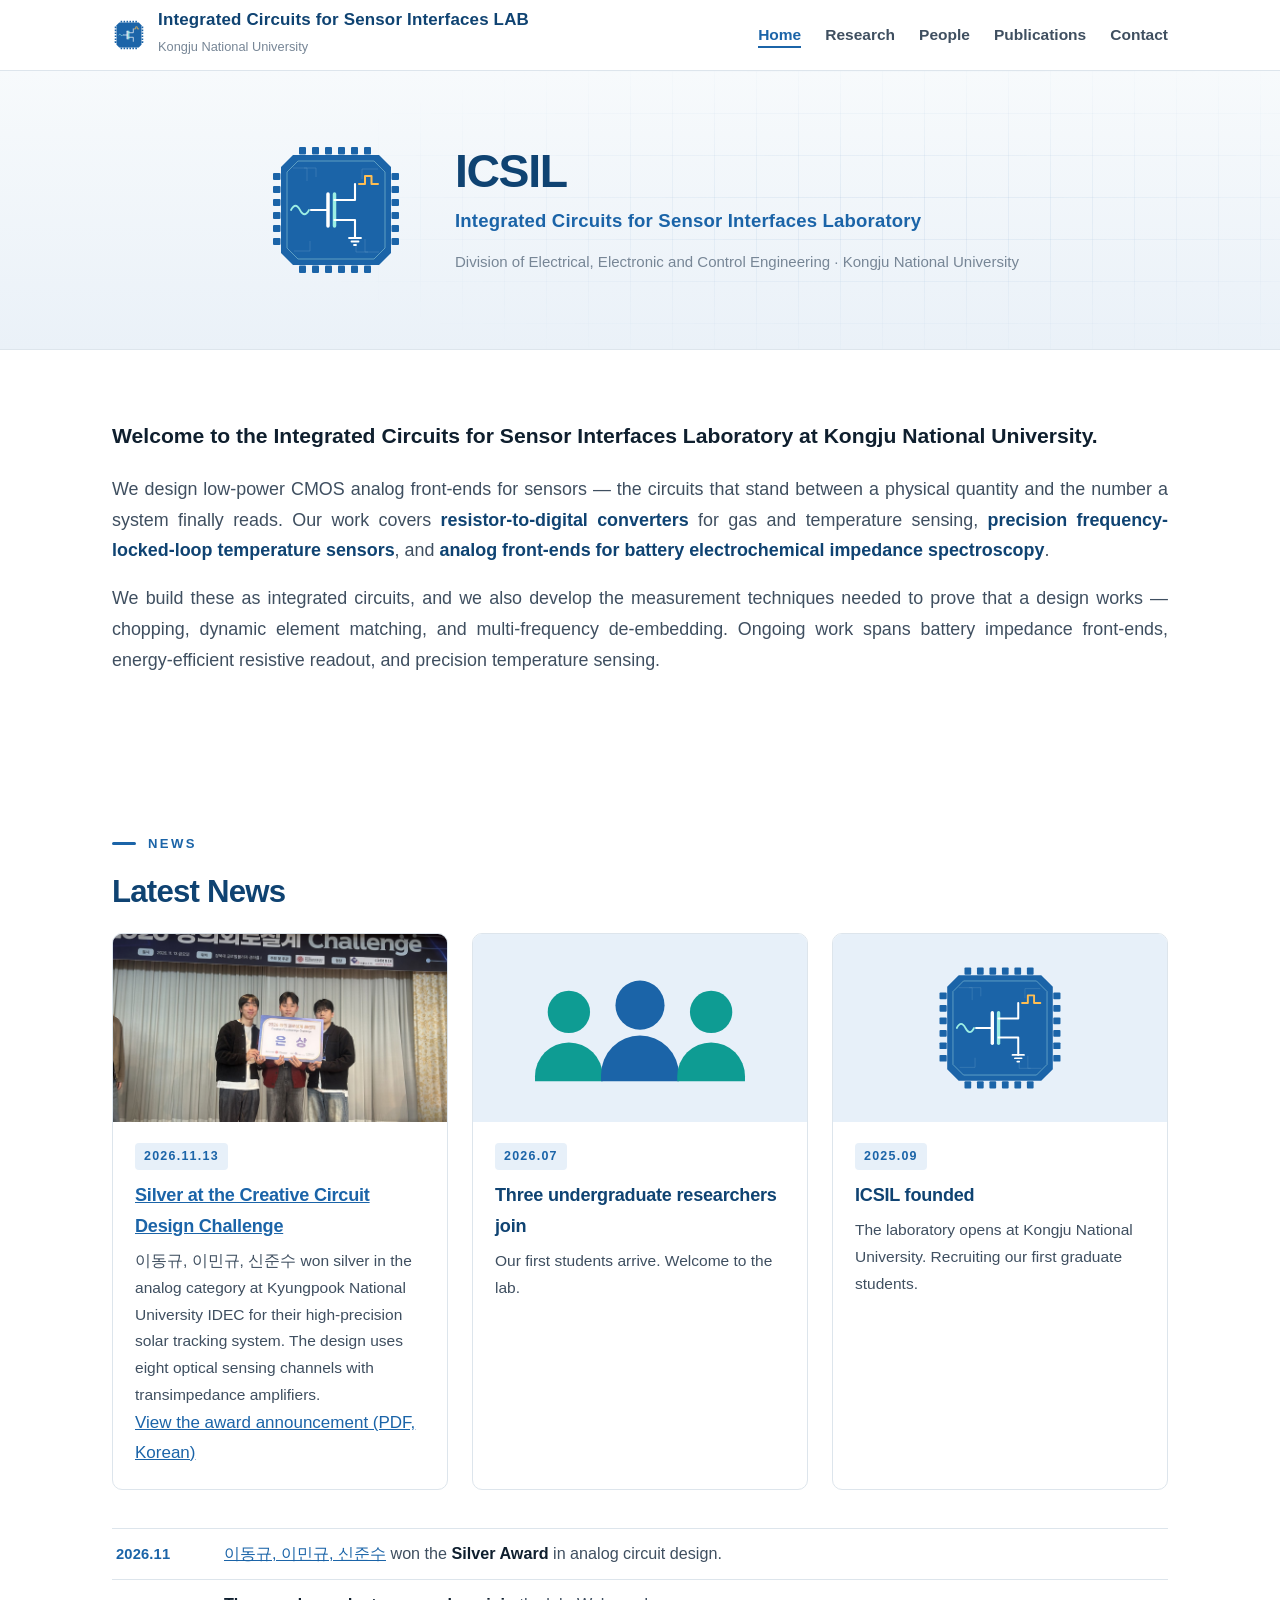
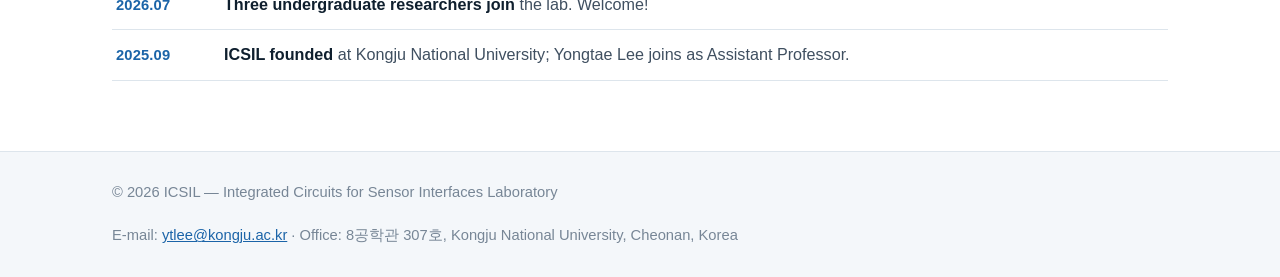
==== commit becdbb25: "Add files via upload" ====
--- a/index.html
+++ b/index.html
@@ -123,11 +123,12 @@
     <div class="news">
 
       <article class="newsitem">
-        <a href="people.html#student-award-2026"><img class="thumb" src="img/award-2026.jpg" alt="ICSIL students holding their silver award at the Creative Circuit Design Challenge" style="object-position:center 30%"></a>
+        <a href="award-2026.pdf"><img class="thumb" src="img/award-2026.jpg" alt="ICSIL students holding their silver award at the Creative Circuit Design Challenge" style="object-position:center 30%"></a>
         <div class="meta">
           <time class="newsdate" datetime="2026-11-13">2026.11.13</time>
-          <h3><a href="people.html#student-award-2026">Silver at the Creative Circuit Design Challenge</a></h3>
-          <p>Three ICSIL students won silver in the analog category at Kyungpook National University IDEC. Their solar tracker uses eight optical sensing channels with transimpedance amplifiers.</p>
+          <h3><a href="award-2026.pdf">Silver at the Creative Circuit Design Challenge</a></h3>
+          <p><span lang="ko">이동규, 이민규, 신준수</span> won silver in the analog category at Kyungpook National University IDEC for their high-precision solar tracking system. The design uses eight optical sensing channels with transimpedance amplifiers.</p>
+          <a href="award-2026.pdf">View the award announcement (PDF, Korean)</a>
         </div>
       </article>
 
--- a/style.css
+++ b/style.css
@@ -237,11 +237,11 @@
 
 .student-portraits {
   display: grid;
-  grid-template-columns: repeat(auto-fit, minmax(min(150px, 100%), 190px));
-  gap: 20px;
+  grid-template-columns: repeat(3, minmax(0, 104px));
+  gap: 12px;
   margin-bottom: 36px;
 }
-.student-portraits figure { margin: 0; }
+.student-portraits figure { margin: 0; text-align: center; }
 .student-portraits img {
   display: block;
   width: 100%;
@@ -252,8 +252,3 @@
   border-radius: 8px;
 }
 .student-portraits figcaption { margin-top: 8px; font-weight: 700; }
-.student-award { display: flex; flex-wrap: wrap; align-items: center; gap: 20px; margin-bottom: 36px; }
-.student-award img { width: min(100%, 270px); height: auto; border-radius: 6px; }
-.student-award div { flex: 1 1 250px; }
-.student-award p { margin: 8px 0; }
-.student-award p span { color: inherit; font-size: inherit; }
